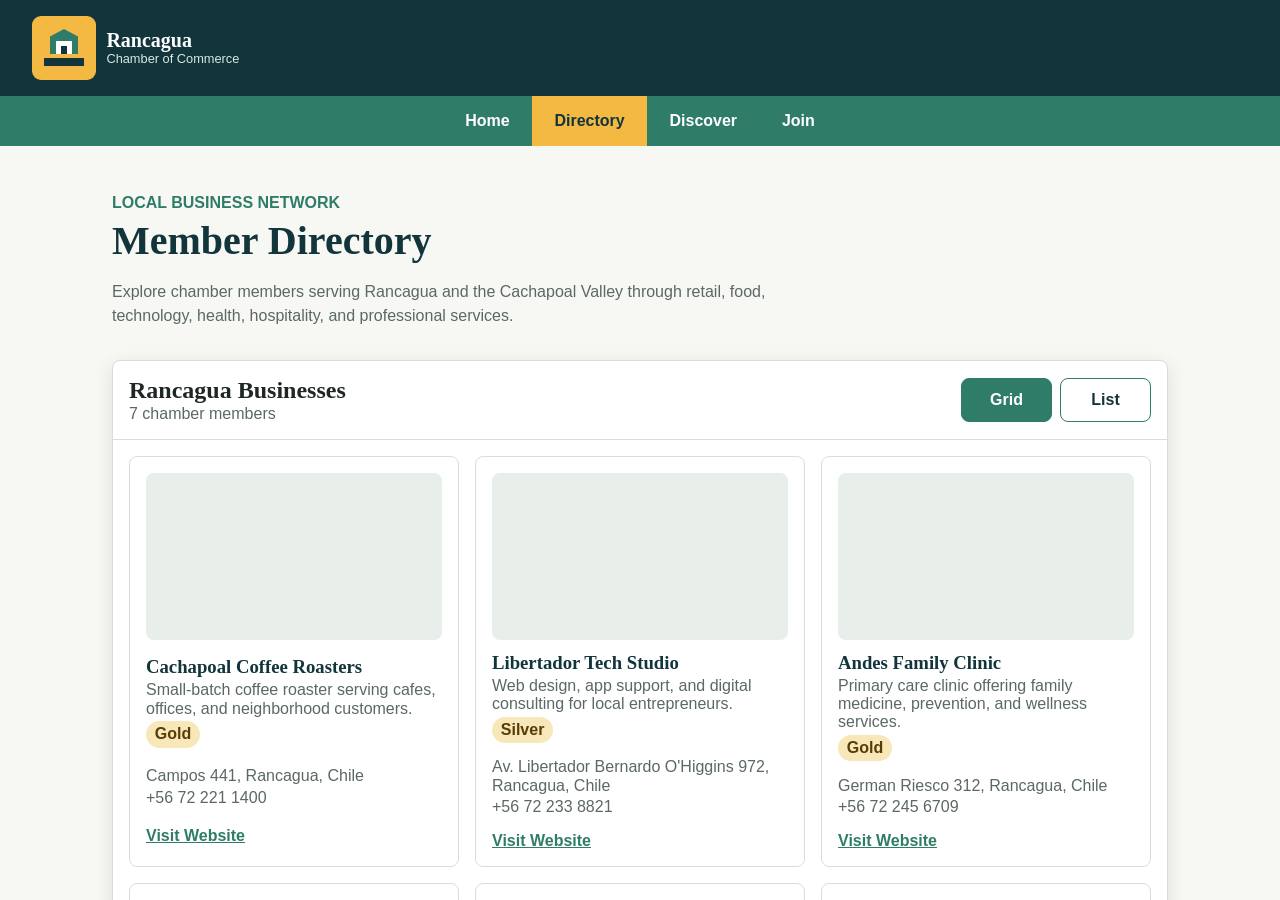
==== chamber/index.html @ c83532c7 "chamber directory page" ====
<!DOCTYPE html>
<html lang="en">

<head>
    <meta charset="UTF-8">
    <meta name="viewport" content="width=device-width, initial-scale=1.0">
    <meta name="description" content="Rancagua Chamber of Commerce home page placeholder.">
    <meta name="author" content="Pablo Chumba">
    <meta http-equiv="refresh" content="0; url=directory.html">
    <title>Home | Rancagua Chamber of Commerce</title>
    <link rel="icon" href="images/favicon.svg" type="image/svg+xml">
</head>

<body>
    <p><a href="directory.html">Open the Rancagua Chamber Directory</a></p>
</body>

</html>
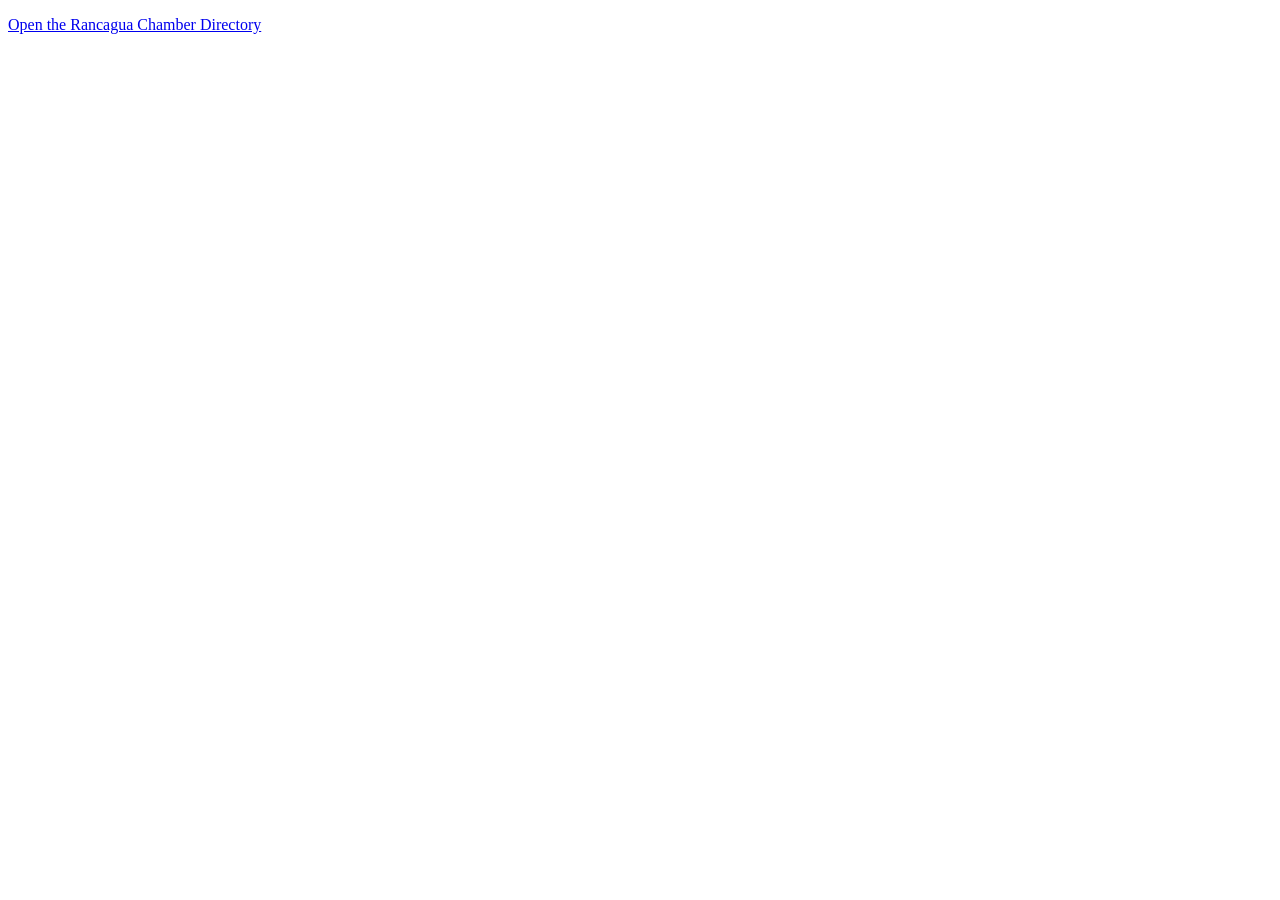
==== commit b337bca2: "fixed link to home" ====
--- a/chamber/index.html
+++ b/chamber/index.html
@@ -6,7 +6,6 @@
     <meta name="viewport" content="width=device-width, initial-scale=1.0">
     <meta name="description" content="Rancagua Chamber of Commerce home page placeholder.">
     <meta name="author" content="Pablo Chumba">
-    <meta http-equiv="refresh" content="0; url=directory.html">
     <title>Home | Rancagua Chamber of Commerce</title>
     <link rel="icon" href="images/favicon.svg" type="image/svg+xml">
 </head>
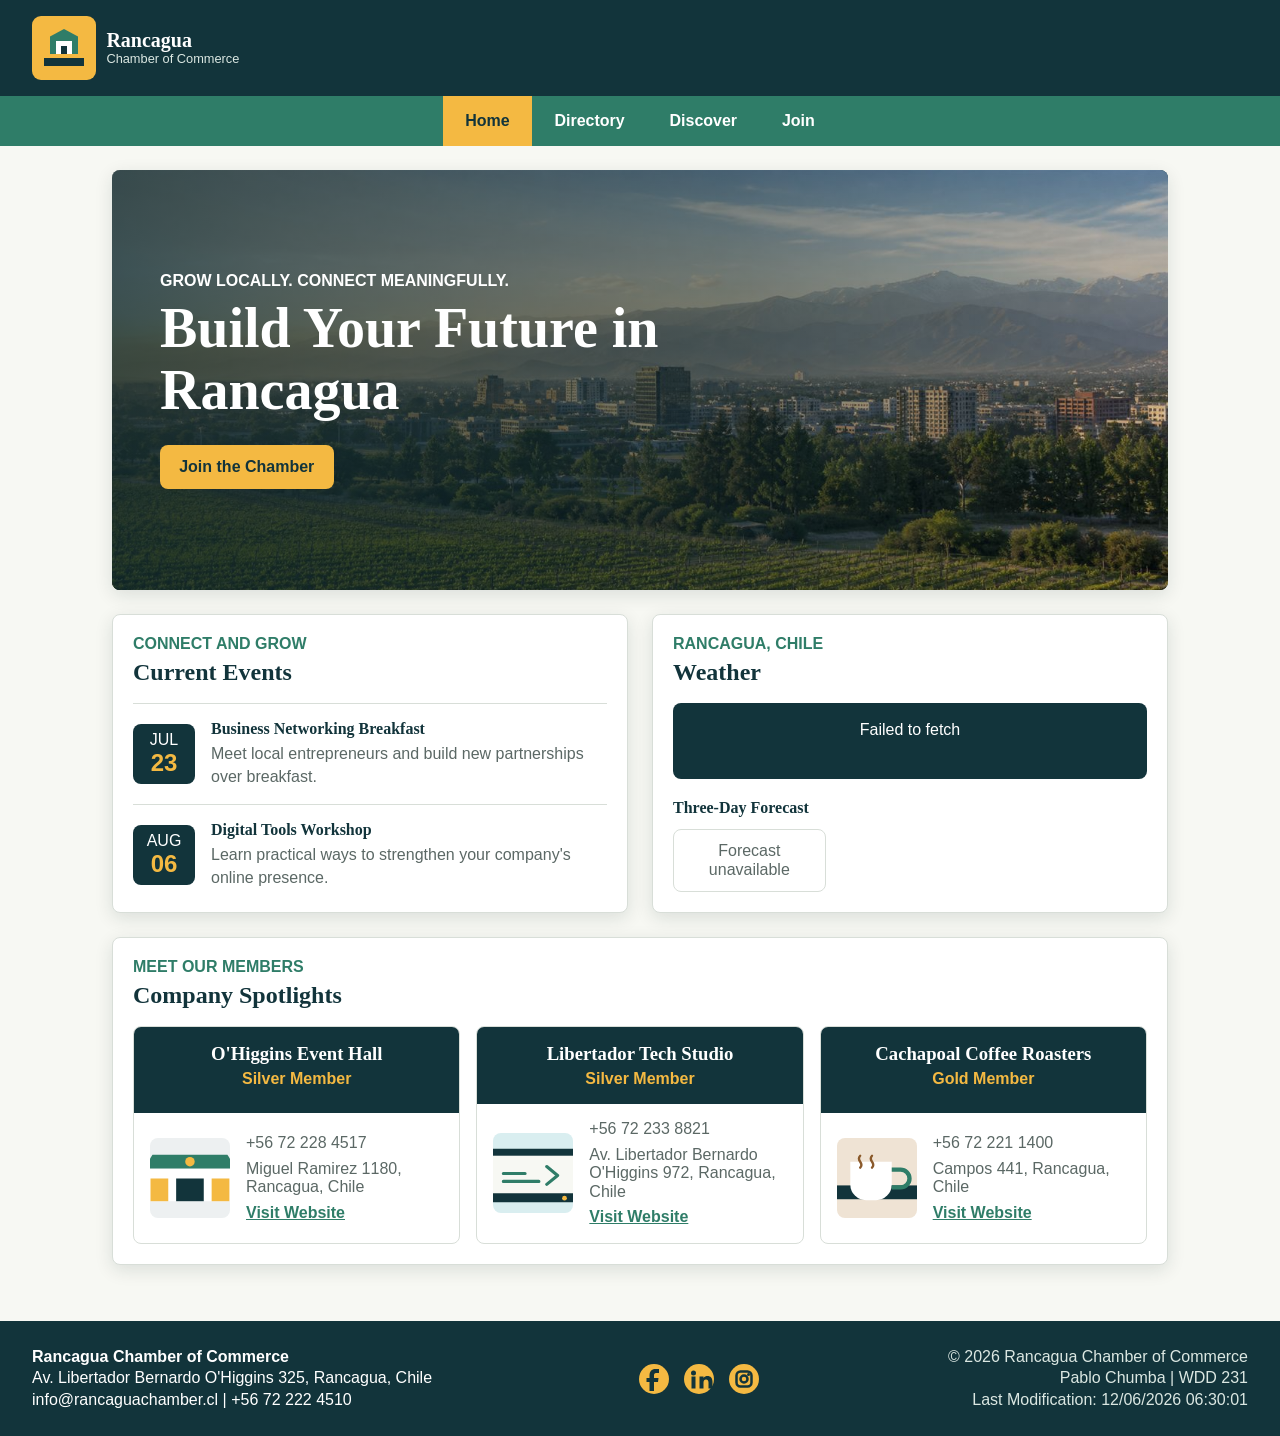
==== commit 45ab88a8: "advances on chamber w3" ====
--- a/chamber/index.html
+++ b/chamber/index.html
@@ -4,14 +4,151 @@
 <head>
     <meta charset="UTF-8">
     <meta name="viewport" content="width=device-width, initial-scale=1.0">
-    <meta name="description" content="Rancagua Chamber of Commerce home page placeholder.">
+    <meta name="description"
+        content="Welcome to the Rancagua Chamber of Commerce, supporting local businesses and the community.">
     <meta name="author" content="Pablo Chumba">
+
+    <meta property="og:title" content="Rancagua Chamber of Commerce">
+    <meta property="og:description"
+        content="Connect with local businesses, events, and opportunities in Rancagua and the Cachapoal Valley.">
+    <meta property="og:image" content="https://pablochumba.github.io/wdd231/chamber/images/social-preview.svg">
+    <meta property="og:url" content="https://pablochumba.github.io/wdd231/chamber/">
+    <meta property="og:type" content="website">
+
     <title>Home | Rancagua Chamber of Commerce</title>
     <link rel="icon" href="images/favicon.svg" type="image/svg+xml">
+
+    <link rel="preconnect" href="https://fonts.googleapis.com">
+    <link rel="preconnect" href="https://fonts.gstatic.com" crossorigin>
+    <link href="https://fonts.googleapis.com/css2?family=Merriweather:wght@700&family=Roboto:wght@400;500;700&display=swap"
+        rel="stylesheet">
+
+    <link rel="stylesheet" href="styles/normalize.css">
+    <link rel="stylesheet" href="styles/small.css">
+    <link rel="stylesheet" href="styles/larger.css">
+
+    <script src="scripts/chamber.js" defer></script>
+    <script src="scripts/weather.js" defer></script>
+    <script src="scripts/home.js" defer></script>
 </head>
 
 <body>
-    <p><a href="directory.html">Open the Rancagua Chamber Directory</a></p>
+    <header>
+        <div class="site-branding">
+            <a class="brand-link" href="index.html" aria-label="Rancagua Chamber of Commerce home">
+                <img src="images/logo.svg" alt="" width="64" height="64">
+                <span>
+                    <strong>Rancagua</strong>
+                    <small>Chamber of Commerce</small>
+                </span>
+            </a>
+        </div>
+        <button id="menu-button" class="menu-button" type="button" aria-label="Open navigation"
+            aria-expanded="false" aria-controls="primary-nav">
+            <span></span>
+            <span></span>
+            <span></span>
+        </button>
+    </header>
+
+    <nav id="primary-nav" class="primary-nav">
+        <a href="index.html" class="active" aria-current="page">Home</a>
+        <a href="directory.html">Directory</a>
+        <a href="discover.html">Discover</a>
+        <a href="join.html">Join</a>
+    </nav>
+
+    <main>
+        <section class="hero" aria-labelledby="hero-title">
+            <img src="images/hero-rancagua.jpg"
+                alt="Rancagua and the Cachapoal Valley with the Andes mountains in the distance" width="1400"
+                height="560">
+            <div class="hero-content">
+                <p>Grow locally. Connect meaningfully.</p>
+                <h1 id="hero-title">Build Your Future in Rancagua</h1>
+                <a class="hero-cta" href="join.html">Join the Chamber</a>
+            </div>
+        </section>
+
+        <div class="home-grid">
+            <section class="home-panel events" aria-labelledby="events-title">
+                <div class="panel-heading">
+                    <p class="eyebrow">Connect and Grow</p>
+                    <h2 id="events-title">Current Events</h2>
+                </div>
+                <ul class="event-list">
+                    <li>
+                        <time datetime="2026-07-23">
+                            <span>Jul</span>
+                            <strong>23</strong>
+                        </time>
+                        <div>
+                            <h3>Business Networking Breakfast</h3>
+                            <p>Meet local entrepreneurs and build new partnerships over breakfast.</p>
+                        </div>
+                    </li>
+                    <li>
+                        <time datetime="2026-08-06">
+                            <span>Aug</span>
+                            <strong>06</strong>
+                        </time>
+                        <div>
+                            <h3>Digital Tools Workshop</h3>
+                            <p>Learn practical ways to strengthen your company's online presence.</p>
+                        </div>
+                    </li>
+                </ul>
+            </section>
+
+            <section class="home-panel weather" aria-labelledby="weather-title">
+                <div class="panel-heading">
+                    <p class="eyebrow">Rancagua, Chile</p>
+                    <h2 id="weather-title">Weather</h2>
+                </div>
+                <div id="current-weather" class="current-weather" aria-live="polite">
+                    <p>Loading current weather...</p>
+                </div>
+                <h3>Three-Day Forecast</h3>
+                <ul id="weather-forecast" class="weather-forecast" aria-live="polite">
+                    <li>Loading forecast...</li>
+                </ul>
+            </section>
+        </div>
+
+        <section class="spotlights" aria-labelledby="spotlights-title">
+            <div class="panel-heading">
+                <p class="eyebrow">Meet Our Members</p>
+                <h2 id="spotlights-title">Company Spotlights</h2>
+            </div>
+            <div id="spotlight-cards" class="spotlight-grid" aria-live="polite">
+                <p>Loading featured members...</p>
+            </div>
+        </section>
+    </main>
+
+    <footer>
+        <div class="footer-contact">
+            <p><strong>Rancagua Chamber of Commerce</strong></p>
+            <p>Av. Libertador Bernardo O'Higgins 325, Rancagua, Chile</p>
+            <p>info@rancaguachamber.cl | +56 72 222 4510</p>
+        </div>
+        <div class="footer-social">
+            <a href="https://www.facebook.com/" target="_blank" rel="noopener" aria-label="Facebook">
+                <img src="images/facebook.svg" alt="" width="32" height="32">
+            </a>
+            <a href="https://www.linkedin.com/" target="_blank" rel="noopener" aria-label="LinkedIn">
+                <img src="images/linkedin.svg" alt="" width="32" height="32">
+            </a>
+            <a href="https://www.instagram.com/" target="_blank" rel="noopener" aria-label="Instagram">
+                <img src="images/instagram.svg" alt="" width="32" height="32">
+            </a>
+        </div>
+        <div class="footer-dev">
+            <p>&copy; <span id="currentyear"></span> Rancagua Chamber of Commerce</p>
+            <p>Pablo Chumba | WDD 231</p>
+            <p id="lastModified"></p>
+        </div>
+    </footer>
 </body>
 
 </html>
--- a/chamber/styles/small.css
+++ b/chamber/styles/small.css
@@ -0,0 +1,544 @@
+:root {
+    --primary-color: #12343b;
+    --secondary-color: #2f7d68;
+    --accent-color: #f4b942;
+    --background-color: #f7f8f3;
+    --surface-color: #ffffff;
+    --text-color: #1e2726;
+    --muted-color: #5b6865;
+    --border-color: #d8ded8;
+    --shadow-color: #1028261f;
+    --white-color: #ffffff;
+    --radius: 8px;
+}
+
+* {
+    box-sizing: border-box;
+}
+
+body {
+    margin: 0;
+    font-family: "Roboto", Arial, sans-serif;
+    background: var(--background-color);
+    color: var(--text-color);
+}
+
+img {
+    max-width: 100%;
+    height: auto;
+}
+
+header {
+    display: flex;
+    justify-content: space-between;
+    align-items: center;
+    padding: 0.75rem 1rem;
+    background: var(--primary-color);
+    color: var(--white-color);
+}
+
+.brand-link {
+    display: flex;
+    align-items: center;
+    gap: 0.65rem;
+    color: var(--white-color);
+    text-decoration: none;
+}
+
+.brand-link strong,
+h1,
+h2,
+h3 {
+    font-family: "Merriweather", Georgia, serif;
+}
+
+.brand-link strong {
+    display: block;
+    font-size: 1.25rem;
+}
+
+.brand-link small {
+    display: block;
+    color: #dbe7e2;
+}
+
+.menu-button {
+    display: flex;
+    flex-direction: column;
+    justify-content: center;
+    gap: 5px;
+    width: 44px;
+    height: 44px;
+    padding: 0;
+    border: 1px solid #ffffff66;
+    border-radius: var(--radius);
+    background: transparent;
+    cursor: pointer;
+}
+
+.menu-button span {
+    width: 23px;
+    height: 3px;
+    margin: 0 auto;
+    background: var(--white-color);
+}
+
+.primary-nav {
+    display: none;
+    flex-direction: column;
+    background: var(--secondary-color);
+}
+
+.primary-nav.open {
+    display: flex;
+}
+
+.primary-nav a {
+    color: var(--white-color);
+    padding: 0.9rem 1rem;
+    text-decoration: none;
+    font-weight: 700;
+}
+
+.primary-nav a:hover,
+.primary-nav a.active {
+    background: var(--accent-color);
+    color: var(--primary-color);
+}
+
+main {
+    width: min(1120px, 100%);
+    margin: 0 auto;
+    padding: 1rem;
+}
+
+.hero {
+    position: relative;
+    min-height: 360px;
+    overflow: hidden;
+    border-radius: var(--radius);
+    background: var(--primary-color);
+    box-shadow: 0 5px 18px var(--shadow-color);
+}
+
+.hero::after {
+    position: absolute;
+    inset: 0;
+    background: linear-gradient(90deg, #0b272dcc 0%, #0b272d80 58%, #0b272d26 100%);
+    content: "";
+}
+
+.hero > img {
+    position: absolute;
+    width: 100%;
+    height: 100%;
+    object-fit: cover;
+}
+
+.hero-content {
+    position: relative;
+    z-index: 1;
+    display: flex;
+    min-height: 360px;
+    max-width: 620px;
+    flex-direction: column;
+    align-items: flex-start;
+    justify-content: center;
+    padding: 2rem;
+    color: var(--white-color);
+}
+
+.hero-content p {
+    margin: 0 0 0.5rem;
+    font-weight: 700;
+    text-transform: uppercase;
+}
+
+.hero-content h1 {
+    margin: 0 0 1.5rem;
+    color: var(--white-color);
+    font-size: clamp(2rem, 8vw, 3.5rem);
+    line-height: 1.1;
+}
+
+.hero-cta {
+    display: inline-block;
+    padding: 0.8rem 1.2rem;
+    border-radius: var(--radius);
+    background: var(--accent-color);
+    color: var(--primary-color);
+    font-weight: 700;
+    text-decoration: none;
+}
+
+.hero-cta:hover,
+.hero-cta:focus-visible {
+    background: var(--white-color);
+}
+
+.home-grid {
+    display: grid;
+    gap: 1rem;
+    margin-top: 1rem;
+}
+
+.home-panel {
+    padding: 1.25rem;
+    border: 1px solid var(--border-color);
+    border-radius: var(--radius);
+    background: var(--surface-color);
+    box-shadow: 0 5px 18px var(--shadow-color);
+}
+
+.panel-heading {
+    margin-bottom: 1rem;
+}
+
+.panel-heading h2 {
+    margin: 0;
+    color: var(--primary-color);
+}
+
+.event-list {
+    display: grid;
+    gap: 1rem;
+    margin: 0;
+    padding: 0;
+    list-style: none;
+}
+
+.event-list li {
+    display: grid;
+    grid-template-columns: auto 1fr;
+    gap: 1rem;
+    align-items: center;
+    padding-top: 1rem;
+    border-top: 1px solid var(--border-color);
+}
+
+.event-list time {
+    display: grid;
+    min-width: 62px;
+    padding: 0.45rem;
+    border-radius: var(--radius);
+    background: var(--primary-color);
+    color: var(--white-color);
+    text-align: center;
+    text-transform: uppercase;
+}
+
+.event-list time strong {
+    color: var(--accent-color);
+    font-size: 1.5rem;
+}
+
+.event-list h3 {
+    margin: 0 0 0.3rem;
+    color: var(--primary-color);
+    font-size: 1rem;
+}
+
+.event-list p {
+    margin: 0;
+    color: var(--muted-color);
+    line-height: 1.4;
+}
+
+.current-weather {
+    min-height: 76px;
+    padding: 1rem;
+    border-radius: var(--radius);
+    background: var(--primary-color);
+    color: var(--white-color);
+    text-align: center;
+}
+
+.current-weather p {
+    margin: 0;
+}
+
+.current-weather .temperature {
+    color: var(--accent-color);
+    font-size: 2.25rem;
+    font-weight: 700;
+}
+
+.current-weather .description {
+    margin-top: 0.25rem;
+    text-transform: capitalize;
+}
+
+.weather > h3 {
+    margin: 1.25rem 0 0.75rem;
+    color: var(--primary-color);
+    font-size: 1rem;
+}
+
+.weather-forecast {
+    display: grid;
+    grid-template-columns: repeat(3, 1fr);
+    gap: 0.5rem;
+    margin: 0;
+    padding: 0;
+    list-style: none;
+}
+
+.weather-forecast li {
+    padding: 0.75rem 0.35rem;
+    border: 1px solid var(--border-color);
+    border-radius: var(--radius);
+    color: var(--muted-color);
+    text-align: center;
+}
+
+.weather-forecast strong,
+.weather-forecast span {
+    display: block;
+}
+
+.weather-forecast span {
+    margin-top: 0.25rem;
+    color: var(--primary-color);
+    font-size: 1.15rem;
+    font-weight: 700;
+}
+
+.weather-error {
+    color: var(--white-color);
+    line-height: 1.4;
+}
+
+.spotlights {
+    margin-top: 1rem;
+    padding: 1.25rem;
+    border: 1px solid var(--border-color);
+    border-radius: var(--radius);
+    background: var(--surface-color);
+    box-shadow: 0 5px 18px var(--shadow-color);
+}
+
+.spotlight-grid {
+    display: grid;
+    gap: 1rem;
+}
+
+.spotlight-card {
+    display: grid;
+    overflow: hidden;
+    border: 1px solid var(--border-color);
+    border-radius: var(--radius);
+}
+
+.spotlight-card > div {
+    padding: 1rem;
+}
+
+.spotlight-card-header {
+    background: var(--primary-color);
+    color: var(--white-color);
+    text-align: center;
+}
+
+.spotlight-card-header h3 {
+    margin: 0 0 0.35rem;
+    color: var(--white-color);
+}
+
+.spotlight-level {
+    color: var(--accent-color);
+    font-weight: 700;
+}
+
+.spotlight-details {
+    display: grid;
+    grid-template-columns: 80px 1fr;
+    gap: 1rem;
+    align-items: center;
+}
+
+.spotlight-details img {
+    width: 80px;
+    height: 80px;
+    object-fit: cover;
+    border-radius: var(--radius);
+}
+
+.spotlight-details address {
+    font-style: normal;
+}
+
+.spotlight-details p {
+    margin: 0 0 0.45rem;
+    color: var(--muted-color);
+    overflow-wrap: anywhere;
+}
+
+.spotlight-details a {
+    color: var(--secondary-color);
+    font-weight: 700;
+}
+
+.spotlight-error {
+    color: #8a1c1c;
+}
+
+.page-heading {
+    padding: 1.5rem 0 1rem;
+}
+
+.eyebrow {
+    margin: 0 0 0.35rem;
+    color: var(--secondary-color);
+    font-weight: 700;
+    text-transform: uppercase;
+}
+
+.page-heading h1 {
+    margin: 0;
+    font-size: 2rem;
+    color: var(--primary-color);
+}
+
+.page-heading p:last-child {
+    max-width: 720px;
+    color: var(--muted-color);
+    line-height: 1.5;
+}
+
+.directory-panel {
+    background: var(--surface-color);
+    border: 1px solid var(--border-color);
+    border-radius: var(--radius);
+    box-shadow: 0 5px 18px var(--shadow-color);
+    overflow: hidden;
+}
+
+.directory-toolbar {
+    display: grid;
+    gap: 1rem;
+    padding: 1rem;
+    border-bottom: 1px solid var(--border-color);
+}
+
+.directory-toolbar h2,
+.directory-toolbar p {
+    margin: 0;
+}
+
+.directory-toolbar p {
+    color: var(--muted-color);
+}
+
+.view-toggle {
+    display: grid;
+    grid-template-columns: 1fr 1fr;
+    gap: 0.5rem;
+}
+
+.view-button {
+    min-height: 44px;
+    border: 1px solid var(--secondary-color);
+    border-radius: var(--radius);
+    background: var(--white-color);
+    color: var(--primary-color);
+    font-weight: 700;
+    cursor: pointer;
+}
+
+.view-button.active,
+.view-button:hover {
+    background: var(--secondary-color);
+    color: var(--white-color);
+}
+
+.members-grid {
+    display: grid;
+    gap: 1rem;
+    padding: 1rem;
+}
+
+.member-card {
+    display: grid;
+    gap: 0.75rem;
+    padding: 1rem;
+    border: 1px solid var(--border-color);
+    border-radius: var(--radius);
+    background: var(--surface-color);
+}
+
+.member-card img {
+    width: 100%;
+    aspect-ratio: 16 / 9;
+    object-fit: cover;
+    border-radius: var(--radius);
+    background: #e8eee9;
+}
+
+.member-card h3 {
+    margin: 0;
+    color: var(--primary-color);
+}
+
+.member-card p {
+    margin: 0.2rem 0;
+    color: var(--muted-color);
+}
+
+.member-level {
+    display: inline-block;
+    width: fit-content;
+    padding: 0.25rem 0.55rem;
+    border-radius: 999px;
+    background: #f8e7b9;
+    color: #573d05;
+    font-weight: 700;
+}
+
+.member-card a {
+    color: var(--secondary-color);
+    font-weight: 700;
+}
+
+.members-list {
+    display: grid;
+    gap: 0;
+    padding: 0;
+}
+
+.members-list .member-card {
+    border-width: 0 0 1px;
+    border-radius: 0;
+    box-shadow: none;
+}
+
+.members-list .member-card img,
+.members-list .member-card .member-description {
+    display: none;
+}
+
+footer {
+    display: grid;
+    gap: 1rem;
+    margin-top: 2rem;
+    padding: 1.5rem 1rem;
+    background: var(--primary-color);
+    color: var(--white-color);
+}
+
+footer p {
+    margin: 0.2rem 0;
+}
+
+.footer-social {
+    display: flex;
+    gap: 0.8rem;
+    align-items: center;
+}
+
+.footer-social a {
+    display: inline-flex;
+}
+
+.footer-dev {
+    color: #dbe7e2;
+}
--- a/chamber/styles/larger.css
+++ b/chamber/styles/larger.css
@@ -0,0 +1,84 @@
+@media screen and (min-width: 700px) {
+    header {
+        padding: 1rem 2rem;
+    }
+
+    .menu-button {
+        display: none;
+    }
+
+    .primary-nav {
+        display: flex;
+        flex-direction: row;
+        justify-content: center;
+    }
+
+    .primary-nav a {
+        padding: 1rem 1.4rem;
+    }
+
+    main {
+        padding: 1.5rem 2rem;
+    }
+
+    .hero,
+    .hero-content {
+        min-height: 420px;
+    }
+
+    .hero-content {
+        padding: 3rem;
+    }
+
+    .home-grid {
+        grid-template-columns: repeat(auto-fit, minmax(320px, 1fr));
+        gap: 1.5rem;
+        margin-top: 1.5rem;
+    }
+
+    .spotlights {
+        margin-top: 1.5rem;
+    }
+
+    .spotlight-grid {
+        grid-template-columns: repeat(3, minmax(0, 1fr));
+    }
+
+    .page-heading h1 {
+        font-size: 2.5rem;
+    }
+
+    .directory-toolbar {
+        grid-template-columns: 1fr auto;
+        align-items: center;
+    }
+
+    .view-toggle {
+        width: 190px;
+    }
+
+    .members-grid {
+        grid-template-columns: repeat(2, minmax(0, 1fr));
+    }
+
+    .members-list .member-card {
+        grid-template-columns: 1.2fr 1fr 1fr auto;
+        align-items: center;
+    }
+
+    footer {
+        grid-template-columns: 1.5fr auto 1.2fr;
+        align-items: center;
+        padding: 1.5rem 2rem;
+    }
+
+    .footer-dev {
+        text-align: right;
+    }
+}
+
+@media screen and (min-width: 1000px) {
+    .members-grid {
+        grid-template-columns: repeat(3, minmax(0, 1fr));
+    }
+}
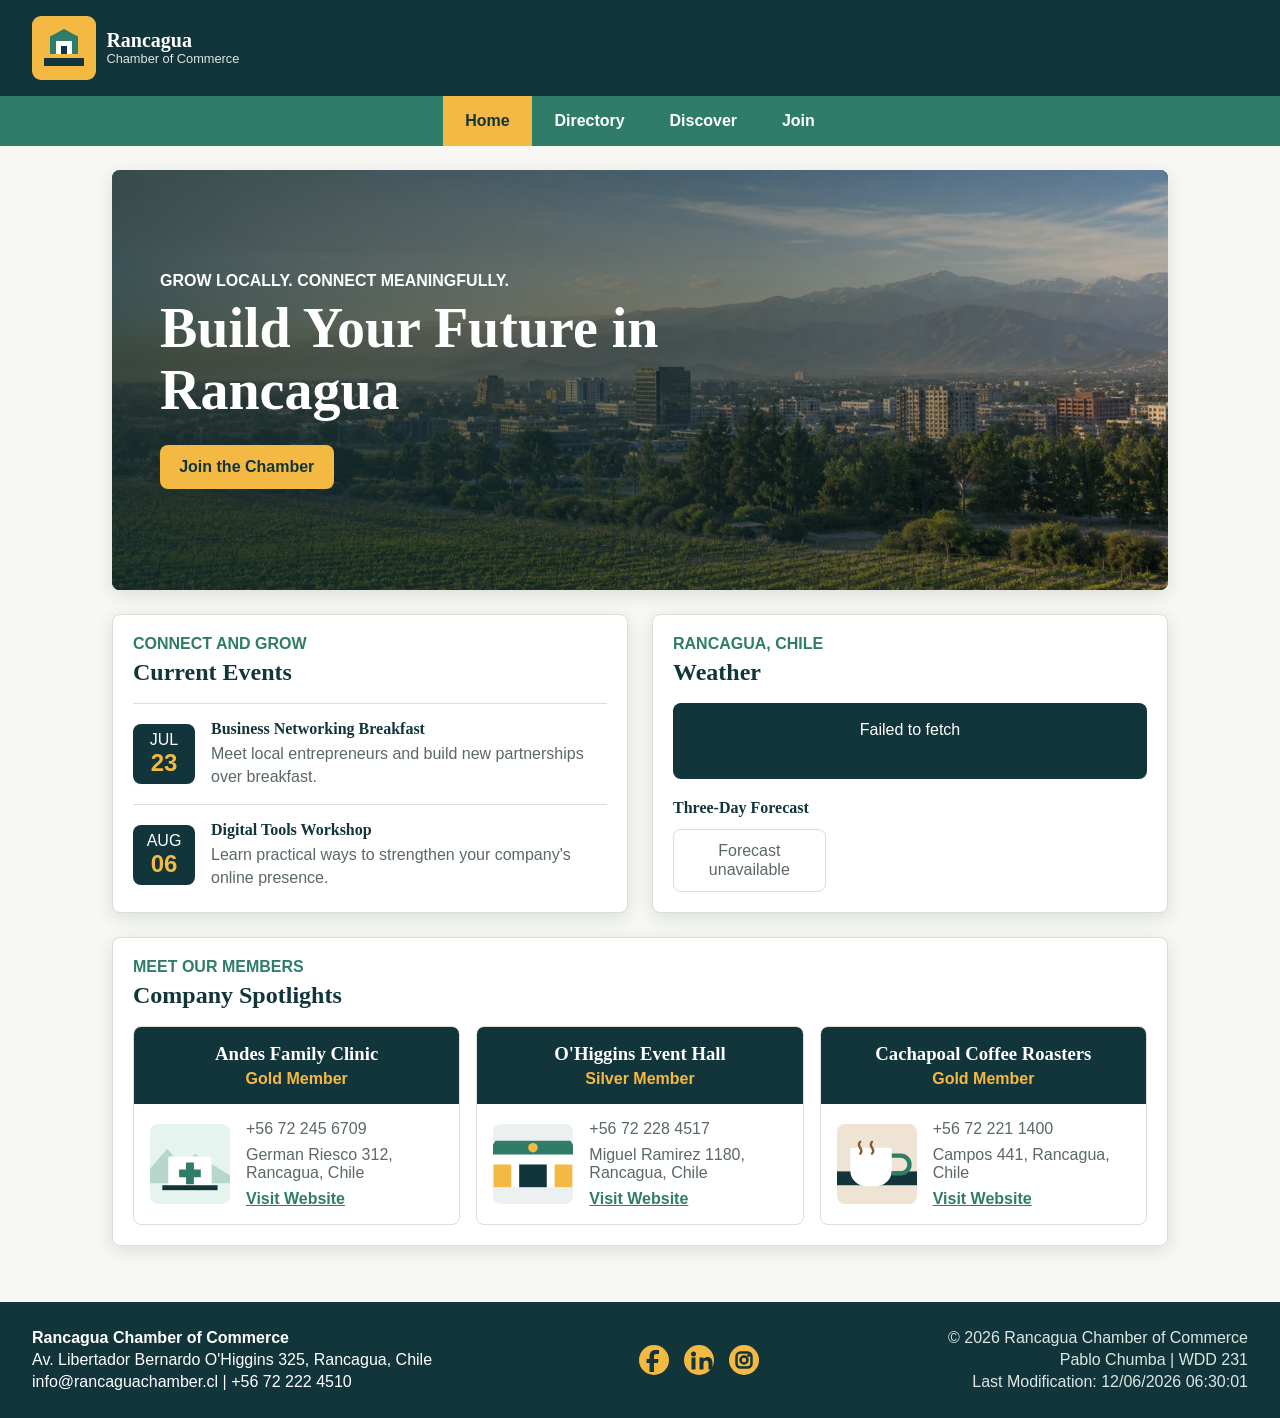
==== commit 21146b64: "modified css declarations" ====
--- a/chamber/index.html
+++ b/chamber/index.html
@@ -25,6 +25,7 @@
 
     <link rel="stylesheet" href="styles/normalize.css">
     <link rel="stylesheet" href="styles/small.css">
+    <link rel="stylesheet" href="styles/home.css">
     <link rel="stylesheet" href="styles/larger.css">
 
     <script src="scripts/chamber.js" defer></script>
--- a/chamber/styles/small.css
+++ b/chamber/styles/small.css
@@ -9,6 +9,17 @@
     --border-color: #d8ded8;
     --shadow-color: #1028261f;
     --white-color: #ffffff;
+    --brand-muted-color: #dbe7e2;
+    --menu-border-color: #ffffff66;
+    --clear-color: #00000000;
+    --overlay-dark: #0b272dcc;
+    --overlay-medium: #0b272d80;
+    --overlay-light: #0b272d26;
+    --error-color: #8a1c1c;
+    --image-background-color: #e8eee9;
+    --membership-background-color: #f8e7b9;
+    --membership-text-color: #573d05;
+    --panel-shadow: 0 5px 18px var(--shadow-color);
     --radius: 8px;
 }
 
@@ -59,20 +70,20 @@
 
 .brand-link small {
     display: block;
-    color: #dbe7e2;
+    color: var(--brand-muted-color);
 }
 
 .menu-button {
     display: flex;
+    width: 44px;
+    height: 44px;
     flex-direction: column;
     justify-content: center;
     gap: 5px;
-    width: 44px;
-    height: 44px;
     padding: 0;
-    border: 1px solid #ffffff66;
+    border: 1px solid var(--menu-border-color);
     border-radius: var(--radius);
-    background: transparent;
+    background: var(--clear-color);
     cursor: pointer;
 }
 
@@ -94,10 +105,10 @@
 }
 
 .primary-nav a {
+    padding: 0.9rem 1rem;
     color: var(--white-color);
-    padding: 0.9rem 1rem;
+    font-weight: 700;
     text-decoration: none;
-    font-weight: 700;
 }
 
 .primary-nav a:hover,
@@ -110,276 +121,6 @@
     width: min(1120px, 100%);
     margin: 0 auto;
     padding: 1rem;
-}
-
-.hero {
-    position: relative;
-    min-height: 360px;
-    overflow: hidden;
-    border-radius: var(--radius);
-    background: var(--primary-color);
-    box-shadow: 0 5px 18px var(--shadow-color);
-}
-
-.hero::after {
-    position: absolute;
-    inset: 0;
-    background: linear-gradient(90deg, #0b272dcc 0%, #0b272d80 58%, #0b272d26 100%);
-    content: "";
-}
-
-.hero > img {
-    position: absolute;
-    width: 100%;
-    height: 100%;
-    object-fit: cover;
-}
-
-.hero-content {
-    position: relative;
-    z-index: 1;
-    display: flex;
-    min-height: 360px;
-    max-width: 620px;
-    flex-direction: column;
-    align-items: flex-start;
-    justify-content: center;
-    padding: 2rem;
-    color: var(--white-color);
-}
-
-.hero-content p {
-    margin: 0 0 0.5rem;
-    font-weight: 700;
-    text-transform: uppercase;
-}
-
-.hero-content h1 {
-    margin: 0 0 1.5rem;
-    color: var(--white-color);
-    font-size: clamp(2rem, 8vw, 3.5rem);
-    line-height: 1.1;
-}
-
-.hero-cta {
-    display: inline-block;
-    padding: 0.8rem 1.2rem;
-    border-radius: var(--radius);
-    background: var(--accent-color);
-    color: var(--primary-color);
-    font-weight: 700;
-    text-decoration: none;
-}
-
-.hero-cta:hover,
-.hero-cta:focus-visible {
-    background: var(--white-color);
-}
-
-.home-grid {
-    display: grid;
-    gap: 1rem;
-    margin-top: 1rem;
-}
-
-.home-panel {
-    padding: 1.25rem;
-    border: 1px solid var(--border-color);
-    border-radius: var(--radius);
-    background: var(--surface-color);
-    box-shadow: 0 5px 18px var(--shadow-color);
-}
-
-.panel-heading {
-    margin-bottom: 1rem;
-}
-
-.panel-heading h2 {
-    margin: 0;
-    color: var(--primary-color);
-}
-
-.event-list {
-    display: grid;
-    gap: 1rem;
-    margin: 0;
-    padding: 0;
-    list-style: none;
-}
-
-.event-list li {
-    display: grid;
-    grid-template-columns: auto 1fr;
-    gap: 1rem;
-    align-items: center;
-    padding-top: 1rem;
-    border-top: 1px solid var(--border-color);
-}
-
-.event-list time {
-    display: grid;
-    min-width: 62px;
-    padding: 0.45rem;
-    border-radius: var(--radius);
-    background: var(--primary-color);
-    color: var(--white-color);
-    text-align: center;
-    text-transform: uppercase;
-}
-
-.event-list time strong {
-    color: var(--accent-color);
-    font-size: 1.5rem;
-}
-
-.event-list h3 {
-    margin: 0 0 0.3rem;
-    color: var(--primary-color);
-    font-size: 1rem;
-}
-
-.event-list p {
-    margin: 0;
-    color: var(--muted-color);
-    line-height: 1.4;
-}
-
-.current-weather {
-    min-height: 76px;
-    padding: 1rem;
-    border-radius: var(--radius);
-    background: var(--primary-color);
-    color: var(--white-color);
-    text-align: center;
-}
-
-.current-weather p {
-    margin: 0;
-}
-
-.current-weather .temperature {
-    color: var(--accent-color);
-    font-size: 2.25rem;
-    font-weight: 700;
-}
-
-.current-weather .description {
-    margin-top: 0.25rem;
-    text-transform: capitalize;
-}
-
-.weather > h3 {
-    margin: 1.25rem 0 0.75rem;
-    color: var(--primary-color);
-    font-size: 1rem;
-}
-
-.weather-forecast {
-    display: grid;
-    grid-template-columns: repeat(3, 1fr);
-    gap: 0.5rem;
-    margin: 0;
-    padding: 0;
-    list-style: none;
-}
-
-.weather-forecast li {
-    padding: 0.75rem 0.35rem;
-    border: 1px solid var(--border-color);
-    border-radius: var(--radius);
-    color: var(--muted-color);
-    text-align: center;
-}
-
-.weather-forecast strong,
-.weather-forecast span {
-    display: block;
-}
-
-.weather-forecast span {
-    margin-top: 0.25rem;
-    color: var(--primary-color);
-    font-size: 1.15rem;
-    font-weight: 700;
-}
-
-.weather-error {
-    color: var(--white-color);
-    line-height: 1.4;
-}
-
-.spotlights {
-    margin-top: 1rem;
-    padding: 1.25rem;
-    border: 1px solid var(--border-color);
-    border-radius: var(--radius);
-    background: var(--surface-color);
-    box-shadow: 0 5px 18px var(--shadow-color);
-}
-
-.spotlight-grid {
-    display: grid;
-    gap: 1rem;
-}
-
-.spotlight-card {
-    display: grid;
-    overflow: hidden;
-    border: 1px solid var(--border-color);
-    border-radius: var(--radius);
-}
-
-.spotlight-card > div {
-    padding: 1rem;
-}
-
-.spotlight-card-header {
-    background: var(--primary-color);
-    color: var(--white-color);
-    text-align: center;
-}
-
-.spotlight-card-header h3 {
-    margin: 0 0 0.35rem;
-    color: var(--white-color);
-}
-
-.spotlight-level {
-    color: var(--accent-color);
-    font-weight: 700;
-}
-
-.spotlight-details {
-    display: grid;
-    grid-template-columns: 80px 1fr;
-    gap: 1rem;
-    align-items: center;
-}
-
-.spotlight-details img {
-    width: 80px;
-    height: 80px;
-    object-fit: cover;
-    border-radius: var(--radius);
-}
-
-.spotlight-details address {
-    font-style: normal;
-}
-
-.spotlight-details p {
-    margin: 0 0 0.45rem;
-    color: var(--muted-color);
-    overflow-wrap: anywhere;
-}
-
-.spotlight-details a {
-    color: var(--secondary-color);
-    font-weight: 700;
-}
-
-.spotlight-error {
-    color: #8a1c1c;
 }
 
 .page-heading {
@@ -395,125 +136,14 @@
 
 .page-heading h1 {
     margin: 0;
+    color: var(--primary-color);
     font-size: 2rem;
-    color: var(--primary-color);
 }
 
 .page-heading p:last-child {
     max-width: 720px;
     color: var(--muted-color);
     line-height: 1.5;
-}
-
-.directory-panel {
-    background: var(--surface-color);
-    border: 1px solid var(--border-color);
-    border-radius: var(--radius);
-    box-shadow: 0 5px 18px var(--shadow-color);
-    overflow: hidden;
-}
-
-.directory-toolbar {
-    display: grid;
-    gap: 1rem;
-    padding: 1rem;
-    border-bottom: 1px solid var(--border-color);
-}
-
-.directory-toolbar h2,
-.directory-toolbar p {
-    margin: 0;
-}
-
-.directory-toolbar p {
-    color: var(--muted-color);
-}
-
-.view-toggle {
-    display: grid;
-    grid-template-columns: 1fr 1fr;
-    gap: 0.5rem;
-}
-
-.view-button {
-    min-height: 44px;
-    border: 1px solid var(--secondary-color);
-    border-radius: var(--radius);
-    background: var(--white-color);
-    color: var(--primary-color);
-    font-weight: 700;
-    cursor: pointer;
-}
-
-.view-button.active,
-.view-button:hover {
-    background: var(--secondary-color);
-    color: var(--white-color);
-}
-
-.members-grid {
-    display: grid;
-    gap: 1rem;
-    padding: 1rem;
-}
-
-.member-card {
-    display: grid;
-    gap: 0.75rem;
-    padding: 1rem;
-    border: 1px solid var(--border-color);
-    border-radius: var(--radius);
-    background: var(--surface-color);
-}
-
-.member-card img {
-    width: 100%;
-    aspect-ratio: 16 / 9;
-    object-fit: cover;
-    border-radius: var(--radius);
-    background: #e8eee9;
-}
-
-.member-card h3 {
-    margin: 0;
-    color: var(--primary-color);
-}
-
-.member-card p {
-    margin: 0.2rem 0;
-    color: var(--muted-color);
-}
-
-.member-level {
-    display: inline-block;
-    width: fit-content;
-    padding: 0.25rem 0.55rem;
-    border-radius: 999px;
-    background: #f8e7b9;
-    color: #573d05;
-    font-weight: 700;
-}
-
-.member-card a {
-    color: var(--secondary-color);
-    font-weight: 700;
-}
-
-.members-list {
-    display: grid;
-    gap: 0;
-    padding: 0;
-}
-
-.members-list .member-card {
-    border-width: 0 0 1px;
-    border-radius: 0;
-    box-shadow: none;
-}
-
-.members-list .member-card img,
-.members-list .member-card .member-description {
-    display: none;
 }
 
 footer {
@@ -540,5 +170,5 @@
 }
 
 .footer-dev {
-    color: #dbe7e2;
+    color: var(--brand-muted-color);
 }
--- a/chamber/styles/home.css
+++ b/chamber/styles/home.css
@@ -0,0 +1,289 @@
+.hero,
+.hero-content {
+    min-height: 360px;
+}
+
+.hero {
+    position: relative;
+    overflow: hidden;
+    border-radius: var(--radius);
+    background: var(--primary-color);
+    box-shadow: var(--panel-shadow);
+}
+
+.hero::after {
+    position: absolute;
+    inset: 0;
+    background: linear-gradient(90deg, var(--overlay-dark) 0%, var(--overlay-medium) 58%, var(--overlay-light) 100%);
+    content: "";
+}
+
+.hero > img {
+    position: absolute;
+    width: 100%;
+    height: 100%;
+    object-fit: cover;
+}
+
+.hero-content {
+    position: relative;
+    z-index: 1;
+    display: flex;
+    max-width: 620px;
+    flex-direction: column;
+    align-items: flex-start;
+    justify-content: center;
+    padding: 2rem;
+    color: var(--white-color);
+}
+
+.hero-content p {
+    margin: 0 0 0.5rem;
+    font-weight: 700;
+    text-transform: uppercase;
+}
+
+.hero-content h1 {
+    margin: 0 0 1.5rem;
+    color: var(--white-color);
+    font-size: clamp(2rem, 8vw, 3.5rem);
+    line-height: 1.1;
+}
+
+.hero-cta {
+    display: inline-block;
+    padding: 0.8rem 1.2rem;
+    border-radius: var(--radius);
+    background: var(--accent-color);
+    color: var(--primary-color);
+    font-weight: 700;
+    text-decoration: none;
+}
+
+.hero-cta:hover,
+.hero-cta:focus-visible {
+    background: var(--white-color);
+}
+
+.home-grid,
+.event-list,
+.spotlight-grid {
+    display: grid;
+    gap: 1rem;
+}
+
+.home-grid,
+.spotlights {
+    margin-top: 1rem;
+}
+
+.home-panel,
+.spotlights {
+    padding: 1.25rem;
+    border: 1px solid var(--border-color);
+    border-radius: var(--radius);
+    background: var(--surface-color);
+    box-shadow: var(--panel-shadow);
+}
+
+.panel-heading {
+    margin-bottom: 1rem;
+}
+
+.panel-heading h2 {
+    margin: 0;
+    color: var(--primary-color);
+}
+
+.event-list,
+.weather-forecast {
+    margin: 0;
+    padding: 0;
+    list-style: none;
+}
+
+.event-list li {
+    display: grid;
+    grid-template-columns: auto 1fr;
+    gap: 1rem;
+    align-items: center;
+    padding-top: 1rem;
+    border-top: 1px solid var(--border-color);
+}
+
+.event-list time {
+    display: grid;
+    min-width: 62px;
+    padding: 0.45rem;
+    border-radius: var(--radius);
+    background: var(--primary-color);
+    color: var(--white-color);
+    text-align: center;
+    text-transform: uppercase;
+}
+
+.event-list time strong {
+    color: var(--accent-color);
+    font-size: 1.5rem;
+}
+
+.event-list h3 {
+    margin: 0 0 0.3rem;
+    color: var(--primary-color);
+    font-size: 1rem;
+}
+
+.event-list p,
+.spotlight-details p {
+    color: var(--muted-color);
+}
+
+.event-list p {
+    margin: 0;
+    line-height: 1.4;
+}
+
+.current-weather {
+    min-height: 76px;
+    padding: 1rem;
+    border-radius: var(--radius);
+    background: var(--primary-color);
+    color: var(--white-color);
+    text-align: center;
+}
+
+.current-weather p {
+    margin: 0;
+}
+
+.current-weather .temperature {
+    color: var(--accent-color);
+    font-size: 2.25rem;
+    font-weight: 700;
+}
+
+.current-weather .description {
+    margin-top: 0.25rem;
+    text-transform: capitalize;
+}
+
+.weather > h3 {
+    margin: 1.25rem 0 0.75rem;
+    color: var(--primary-color);
+    font-size: 1rem;
+}
+
+.weather-forecast {
+    display: grid;
+    grid-template-columns: repeat(3, 1fr);
+    gap: 0.5rem;
+}
+
+.weather-forecast li {
+    padding: 0.75rem 0.35rem;
+    border: 1px solid var(--border-color);
+    border-radius: var(--radius);
+    color: var(--muted-color);
+    text-align: center;
+}
+
+.weather-forecast strong,
+.weather-forecast span {
+    display: block;
+}
+
+.weather-forecast span {
+    margin-top: 0.25rem;
+    color: var(--primary-color);
+    font-size: 1.15rem;
+    font-weight: 700;
+}
+
+.weather-error {
+    color: var(--white-color);
+    line-height: 1.4;
+}
+
+.spotlight-card {
+    display: grid;
+    overflow: hidden;
+    border: 1px solid var(--border-color);
+    border-radius: var(--radius);
+}
+
+.spotlight-card > div {
+    padding: 1rem;
+}
+
+.spotlight-card-header {
+    background: var(--primary-color);
+    color: var(--white-color);
+    text-align: center;
+}
+
+.spotlight-card-header h3 {
+    margin: 0 0 0.35rem;
+    color: var(--white-color);
+}
+
+.spotlight-level {
+    color: var(--accent-color);
+    font-weight: 700;
+}
+
+.spotlight-details {
+    display: grid;
+    grid-template-columns: 80px 1fr;
+    gap: 1rem;
+    align-items: center;
+}
+
+.spotlight-details img {
+    width: 80px;
+    height: 80px;
+    object-fit: cover;
+    border-radius: var(--radius);
+}
+
+.spotlight-details address {
+    font-style: normal;
+}
+
+.spotlight-details p {
+    margin: 0 0 0.45rem;
+    overflow-wrap: anywhere;
+}
+
+.spotlight-details a {
+    color: var(--secondary-color);
+    font-weight: 700;
+}
+
+.spotlight-error {
+    color: var(--error-color);
+}
+
+@media screen and (min-width: 700px) {
+    .hero,
+    .hero-content {
+        min-height: 420px;
+    }
+
+    .hero-content {
+        padding: 3rem;
+    }
+
+    .home-grid {
+        grid-template-columns: repeat(auto-fit, minmax(320px, 1fr));
+        gap: 1.5rem;
+    }
+
+    .home-grid,
+    .spotlights {
+        margin-top: 1.5rem;
+    }
+
+    .spotlight-grid {
+        grid-template-columns: repeat(3, minmax(0, 1fr));
+    }
+}
--- a/chamber/styles/larger.css
+++ b/chamber/styles/larger.css
@@ -21,49 +21,8 @@
         padding: 1.5rem 2rem;
     }
 
-    .hero,
-    .hero-content {
-        min-height: 420px;
-    }
-
-    .hero-content {
-        padding: 3rem;
-    }
-
-    .home-grid {
-        grid-template-columns: repeat(auto-fit, minmax(320px, 1fr));
-        gap: 1.5rem;
-        margin-top: 1.5rem;
-    }
-
-    .spotlights {
-        margin-top: 1.5rem;
-    }
-
-    .spotlight-grid {
-        grid-template-columns: repeat(3, minmax(0, 1fr));
-    }
-
     .page-heading h1 {
         font-size: 2.5rem;
-    }
-
-    .directory-toolbar {
-        grid-template-columns: 1fr auto;
-        align-items: center;
-    }
-
-    .view-toggle {
-        width: 190px;
-    }
-
-    .members-grid {
-        grid-template-columns: repeat(2, minmax(0, 1fr));
-    }
-
-    .members-list .member-card {
-        grid-template-columns: 1.2fr 1fr 1fr auto;
-        align-items: center;
     }
 
     footer {
@@ -76,9 +35,3 @@
         text-align: right;
     }
 }
-
-@media screen and (min-width: 1000px) {
-    .members-grid {
-        grid-template-columns: repeat(3, minmax(0, 1fr));
-    }
-}
